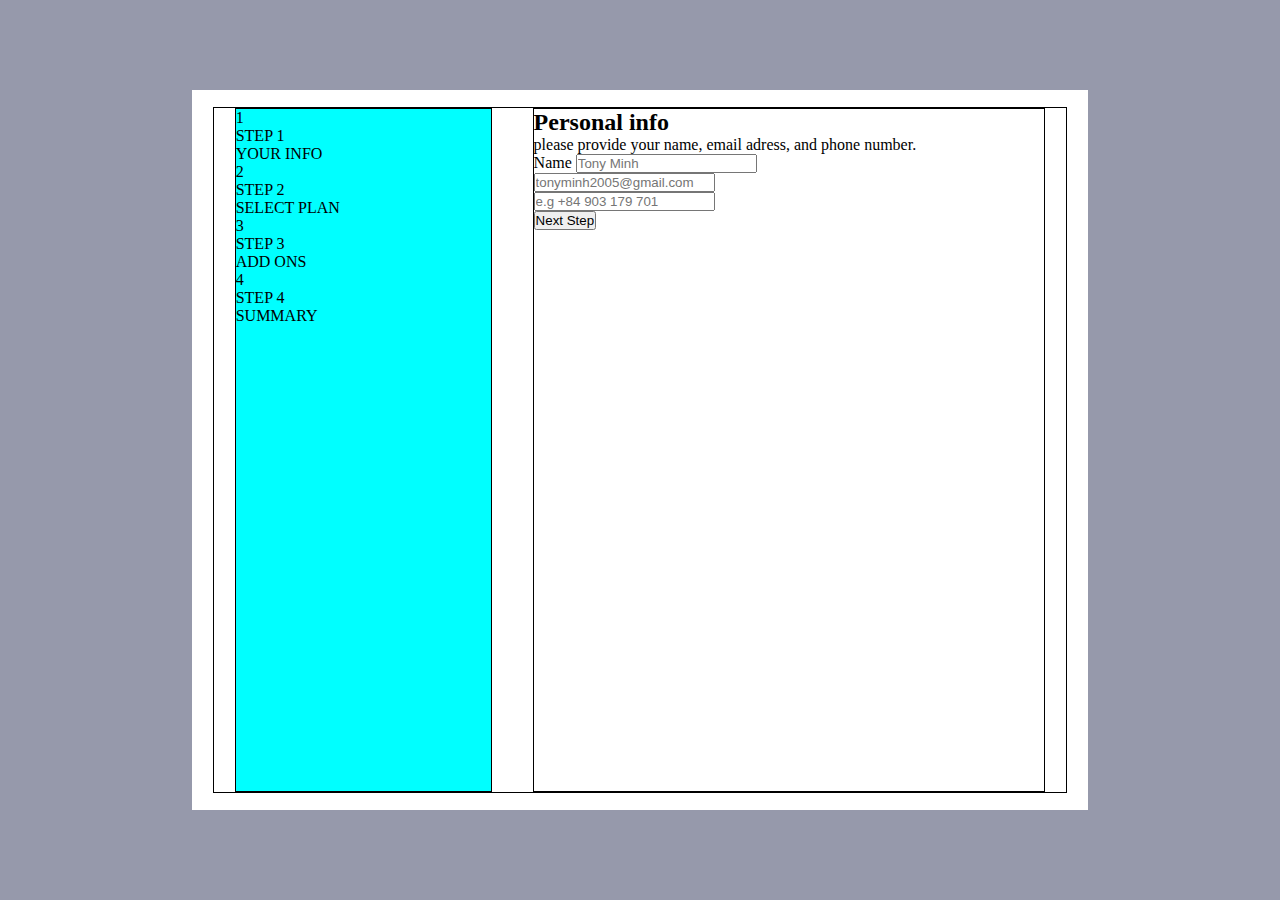
==== multi-step-form-main/index.html @ 2399e376 "Add new respo" ====
<!DOCTYPE html>
<html lang="en">
<head>
  <meta charset="UTF-8">
  <meta name="viewport" content="width=device-width, initial-scale=1.0"> <!-- displays site properly based on user's device -->

  <link rel="icon" type="image/png" sizes="32x32" href="./assets/images/favicon-32x32.png">
  <link rel = "stylesheet" href="styles.css"> 
  <title>Frontend Mentor | Multi-step form</title>

  <!-- Feel free to remove these styles or customise in your own stylesheet 👍 -->
  <style>
    .attribution { font-size: 11px; text-align: center; }
    .attribution a { color: hsl(228, 45%, 44%); }
  </style>
</head>
<body>
  <main class="page">
    <section class="page__container">


      <nav class="nav">
        <div class="nav__container">

          <div class="nav__element">
            <div class="nav__number">1</div>
            <div class="nav__instruction">
              <div class="nav_step_number">STEP 1</div>
              <div class="nav_info">YOUR INFO</div>
            </div>

            <div class="nav__element">
            <div class="nav__number">2</div>
            <div class="nav__instruction">
              <div class="nav_step_number">STEP 2</div>
              <div class="nav_info">SELECT PLAN</div>
            </div>

            <div class="nav__element">
            <div class="nav__number">3</div>
            <div class="nav__instruction">
              <div class="nav_step_number">STEP 3</div>
              <div class="nav_info">ADD ONS</div>
            </div>

            <div class="nav__element">
              <div class="nav__number">4</div>
              <div class="nav__instruction">
                <div class="nav_step_number">STEP 4</div>
                <div class="nav_info">SUMMARY</div>
              </div>

          </div>
        </div>
      </nav>


      <div class="form__container">

        <div class="form__header">
          <h2 class="text__header">Personal info</h2>
          <p class="text__description">please provide your name, email adress, and phone number.</p>

        </div>

        <div class="form__body">
          <form>
            <div class="form__body__element">
              <label for="name">Name</label>
              <input type="text" id="name" placeholder="Tony Minh">
            </div>
            <div class="form__body__element">
              <label for="email"></label>
              <input type="email" id="email" placeholder="tonyminh2005@gmail.com">
            </div>
            <div class="form__body__element">
              <label for="phone"></label>
              <input type="tel" id="phone" placeholder="e.g +84 903 179 701">
            </div>
          </form>
        </div>

        <div class="form__footer">
          <button class="btn">Next Step</button>
        </div>

      </div>
      
    </secion>
  </main>
</body>
</html>
---- multi-step-form-main/styles.css ----
*{
    margin: 0;
    padding: 0;
    display: flexbox;
}
body{
    min-width:100vh;
    height: 100vh;
    background-color: hsl(231, 11%, 63%);
    display: flex;
    justify-content: center;
    align-items: center;
    align-content: center;
}
.page{
    width:70%;
    height:80%;
    background-color:hsl(0, 0%, 100%);
    display: flex;
    justify-content: center;
    align-items: center;
 }
.page__container{
    width: 95%;
    height: 95%;
    display: flex;   
border:solid 1px black;
    justify-content: space-around;
    align-content: center;
}
.nav{
    flex-basis: 30%;
    background-color:aqua;
    border:solid 1px black;
    background-image:url('/assets/images/bg-sidebar-desktop.svg');
}
.form__container{
    flex-basis: 60%;
    border:solid 1px black;
}
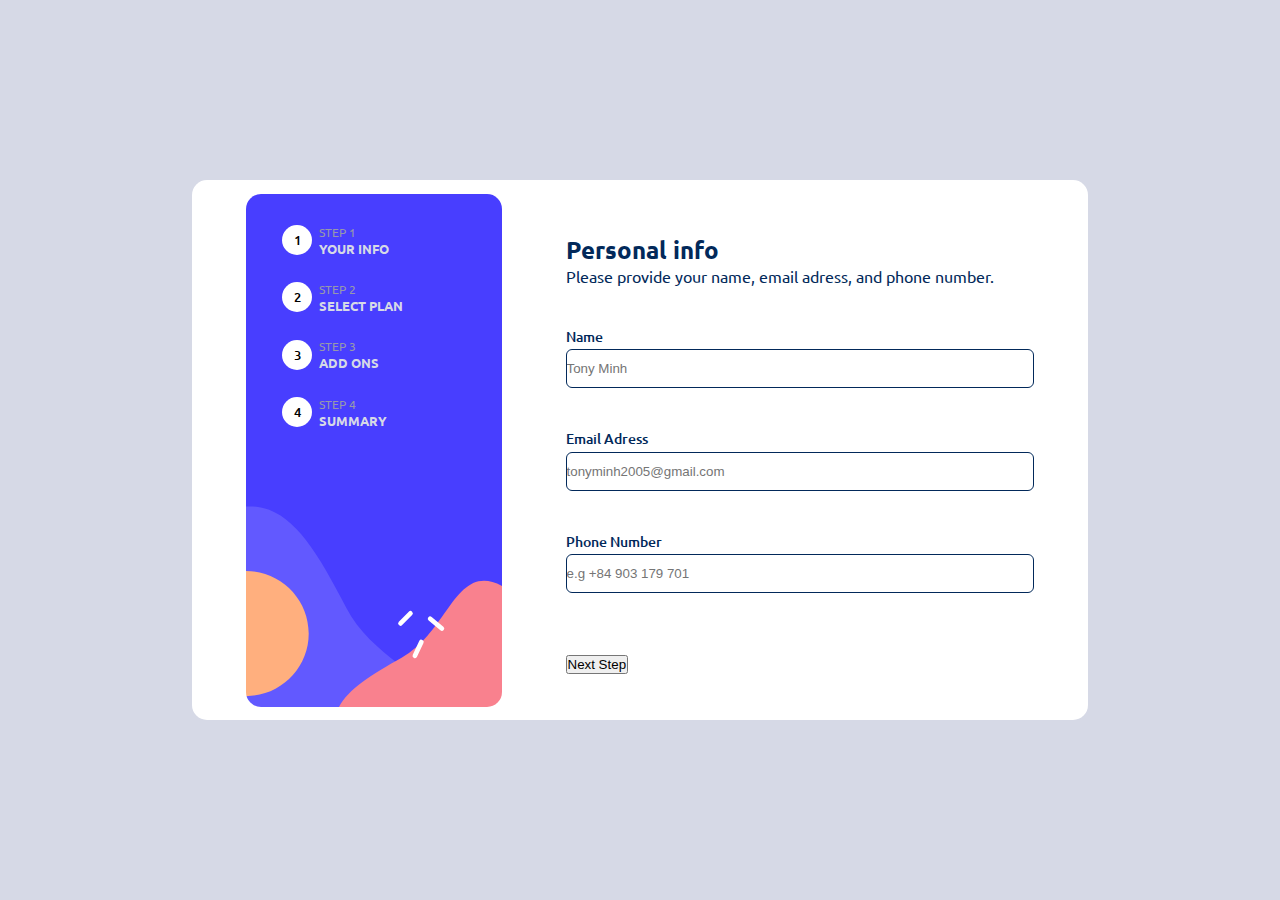
==== commit 5fb1e888: "add to sync repos" ====
--- a/multi-step-form-main/index.html
+++ b/multi-step-form-main/index.html
@@ -12,6 +12,9 @@
   <style>
     .attribution { font-size: 11px; text-align: center; }
     .attribution a { color: hsl(228, 45%, 44%); }
+   /* div,section, form{
+      border:solid 0.5px black;
+    }*/
   </style>
 </head>
 <body>
@@ -28,6 +31,7 @@
               <div class="nav_step_number">STEP 1</div>
               <div class="nav_info">YOUR INFO</div>
             </div>
+          </div>
 
             <div class="nav__element">
             <div class="nav__number">2</div>
@@ -35,21 +39,21 @@
               <div class="nav_step_number">STEP 2</div>
               <div class="nav_info">SELECT PLAN</div>
             </div>
-
+            </div>
             <div class="nav__element">
             <div class="nav__number">3</div>
             <div class="nav__instruction">
               <div class="nav_step_number">STEP 3</div>
               <div class="nav_info">ADD ONS</div>
             </div>
-
+            </div>
             <div class="nav__element">
               <div class="nav__number">4</div>
               <div class="nav__instruction">
                 <div class="nav_step_number">STEP 4</div>
                 <div class="nav_info">SUMMARY</div>
               </div>
-
+            </div>
           </div>
         </div>
       </nav>
@@ -59,26 +63,23 @@
 
         <div class="form__header">
           <h2 class="text__header">Personal info</h2>
-          <p class="text__description">please provide your name, email adress, and phone number.</p>
+          <p class="text__description">Please provide your name, email adress, and phone number.</p>
 
         </div>
-
-        <div class="form__body">
-          <form>
+          <form id="form__body">
             <div class="form__body__element">
               <label for="name">Name</label>
-              <input type="text" id="name" placeholder="Tony Minh">
+              <input type="text" id="name" required placeholder="Tony Minh">
             </div>
             <div class="form__body__element">
-              <label for="email"></label>
-              <input type="email" id="email" placeholder="tonyminh2005@gmail.com">
+              <label for="email">Email Adress</label>
+              <input type="email" id="email" required placeholder="tonyminh2005@gmail.com">
             </div>
             <div class="form__body__element">
-              <label for="phone"></label>
-              <input type="tel" id="phone" placeholder="e.g +84 903 179 701">
+              <label for="phone">Phone Number</label>
+              <input type="tel" id="phone" required placeholder="e.g +84 903 179 701">
             </div>
           </form>
-        </div>
 
         <div class="form__footer">
           <button class="btn">Next Step</button>
--- a/multi-step-form-main/styles.css
+++ b/multi-step-form-main/styles.css
@@ -3,10 +3,25 @@
     padding: 0;
     display: flexbox;
 }
+@font-face {
+    font-family:regularUbuntu ;
+    src: url('./assets/fonts/Ubuntu-Regular.ttf');
+    font-weight: 100;
+}
+@font-face {
+    font-family:mediumUbuntu ;
+    src: url('./assets/fonts/Ubuntu-Medium.ttf');
+    font-weight: 200;
+}
+@font-face {
+    font-family: boldUbuntu;
+    src: url('./assets/fonts/Ubuntu-Bold.ttf');
+    font-weight: 300;
+}
 body{
     min-width:100vh;
     height: 100vh;
-    background-color: hsl(231, 11%, 63%);
+    background-color:hsl(229, 24%, 87%); 
     display: flex;
     justify-content: center;
     align-items: center;
@@ -14,27 +29,118 @@
 }
 .page{
     width:70%;
-    height:80%;
+    height:60%;
     background-color:hsl(0, 0%, 100%);
     display: flex;
     justify-content: center;
     align-items: center;
+    border-radius: 15px;
  }
 .page__container{
     width: 95%;
     height: 95%;
     display: flex;   
-border:solid 1px black;
     justify-content: space-around;
-    align-content: center;
 }
 .nav{
     flex-basis: 30%;
     background-color:aqua;
-    border:solid 1px black;
-    background-image:url('/assets/images/bg-sidebar-desktop.svg');
+    background-image:url('./assets/images/bg-sidebar-desktop.svg') ;
+    background-position: center;
+    background-repeat: no-repeat;
+    background-size: cover;
+    border-radius: 15px;
+    display: flex;
+    justify-content: center;
+    align-items: start;
+}
+.nav__container{
+    margin-top: 30px;
+    width:80%;
+    height: 40%;
+    display: flex;
+    flex-direction: column;
+    justify-content: space-between;
+    align-items: center;
+}
+.nav__element{
+    width: 90%;
+    display: flex;
+    align-items: center;
+    justify-content: space-between;
+
+}
+.nav__number{
+    height: 30px;
+    width:30px;
+    border-radius: 30px;
+    background-color: white;
+    display: flex;
+    align-items: center; 
+    justify-content: center;
+}
+.nav__instruction{
+    width: 80%;
+}
+.nav__number{
+   font-size: 13px;
+   font-family: mediumUbuntu;
+}
+.nav_step_number{
+    font-size: 12px;
+    font-family: regularUbuntu;
+    color:hsl(231, 11%, 63%);
+}
+.nav_info{
+    font-size: 13px;
+    font-family: boldUbuntu;
+    color:hsl(229, 24%, 87%);
 }
 .form__container{
-    flex-basis: 60%;
-    border:solid 1px black;
+    flex-basis: 55%;
+    display: flex;
+    flex-direction: column;
+    justify-content: space-between;
 }
+.form__header{
+    margin-top: 40px;
+    height: 10%;
+    display: flex;
+    flex-direction: column;
+    justify-content: space-between;
+}
+.form__header > h2{
+    font-family: boldUbuntu;
+    color: hsl(213, 96%, 18%);
+}
+.form__header > p{
+    font-family: regularUbuntu;
+    color:  hsl(213, 96%, 18%);
+}
+#form__body{
+    margin-bottom: 20px;
+    height: 60%;
+    display: flex;
+    flex-direction: column;
+    justify-content: space-around;
+}
+.form__body__element{
+    display: flex;
+    flex-direction: column;
+    height: 20%;
+    justify-content: space-between;
+}
+.form__body__element > label{
+    font-family: mediumUbuntu;
+    font-size: 14px;
+    font-weight: 250;
+    color:  hsl(213, 96%, 18%);
+}
+.form__body__element > input{
+    height: 60%;
+    border-radius: 6px;
+    border: solid 1px  hsl(213, 96%, 18%);
+}
+.form__footer{
+    height: 10%;
+}
